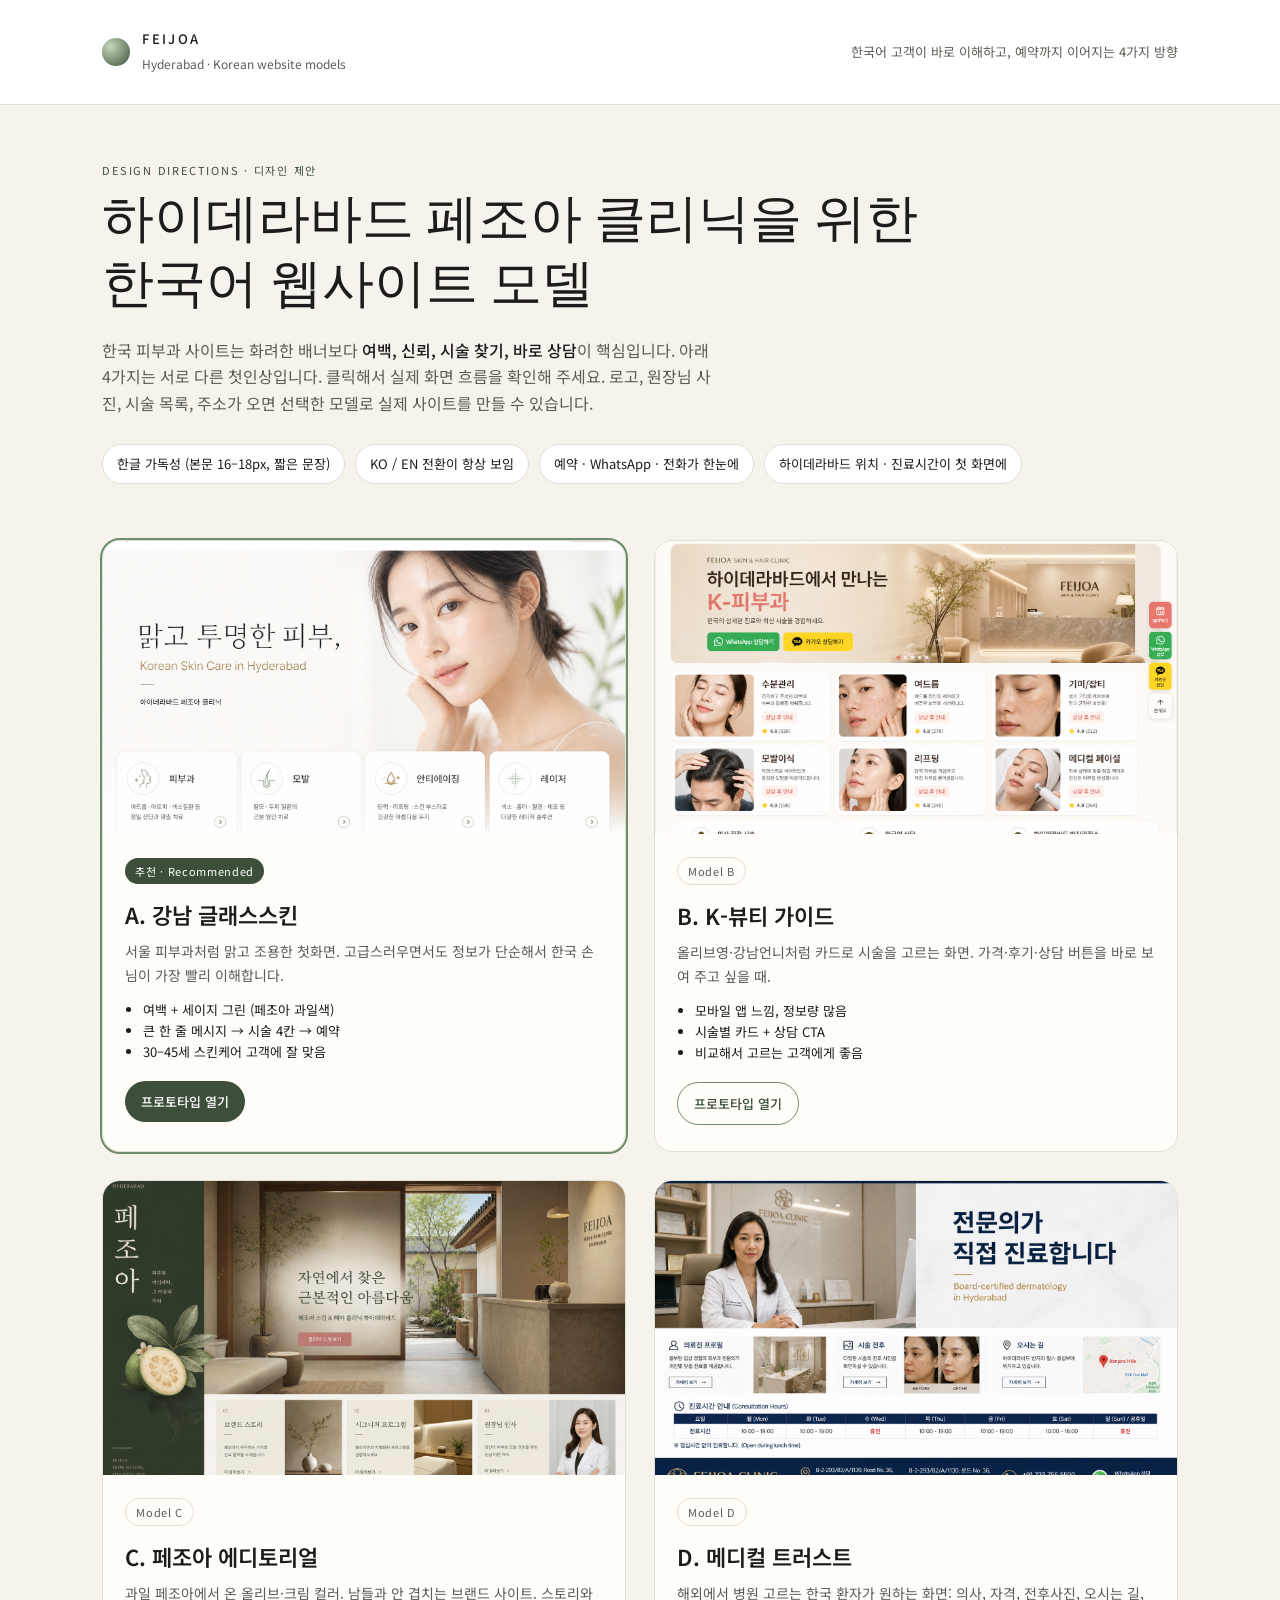
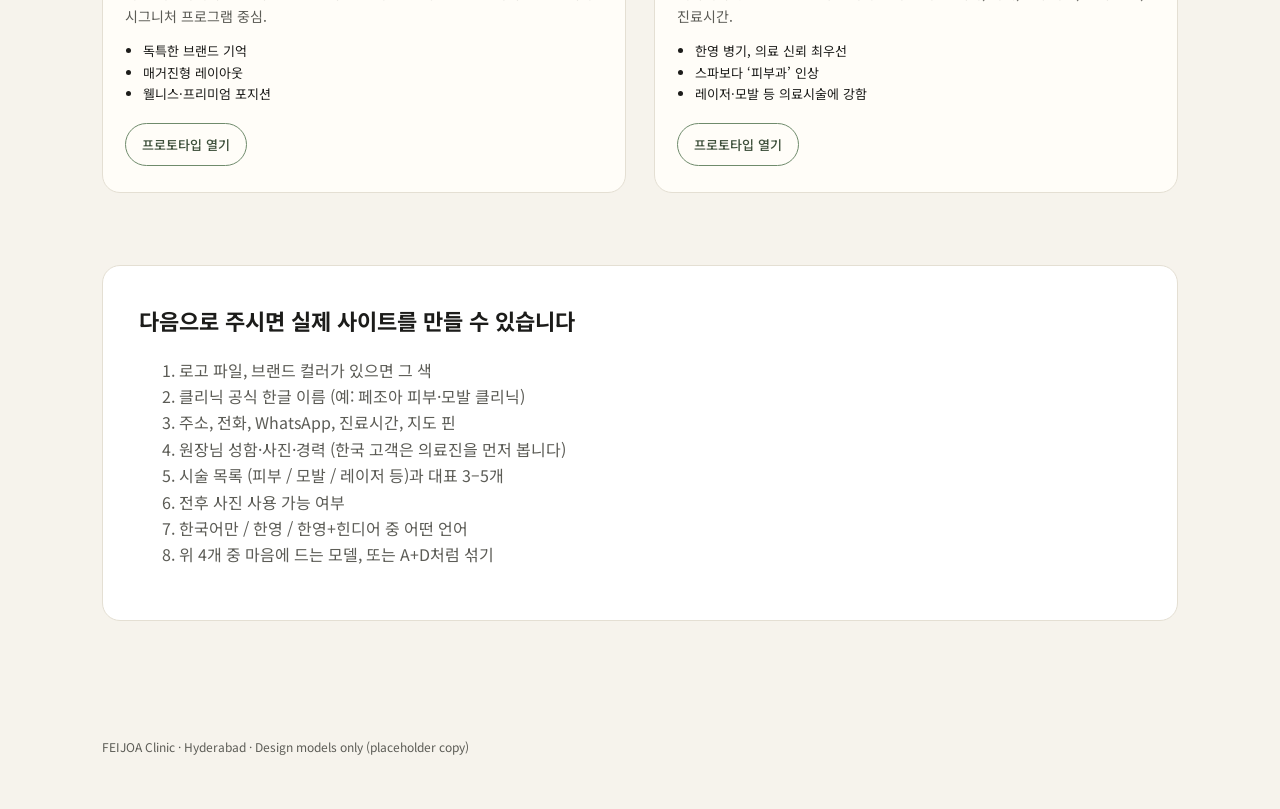
==== index.html @ b459ef80 "Add four Korean homepage design models for Feijoa Clinic. Interactive gallery plus clickable prototy" ====
<!DOCTYPE html>
<html lang="ko">
<head>
  <meta charset="UTF-8" />
  <meta name="viewport" content="width=device-width, initial-scale=1" />
  <title>FEIJOA · 한국어 웹사이트 디자인 모델</title>
  <link rel="preconnect" href="https://fonts.googleapis.com" />
  <link rel="preconnect" href="https://fonts.gstatic.com" crossorigin />
  <link href="https://fonts.googleapis.com/css2?family=Cormorant+Garamond:ital,wght@0,500;0,600;1,500&family=Noto+Sans+KR:wght@300;400;500;600;700&display=swap" rel="stylesheet" />
  <link rel="stylesheet" href="styles.css" />
</head>
<body>
  <header class="top">
    <div class="brand">
      <span class="leaf" aria-hidden="true"></span>
      <div>
        <strong>FEIJOA</strong>
        <small>Hyderabad · Korean website models</small>
      </div>
    </div>
    <p class="lang-note">한국어 고객이 바로 이해하고, 예약까지 이어지는 4가지 방향</p>
  </header>

  <main>
    <section class="intro">
      <p class="eyebrow">Design directions · 디자인 제안</p>
      <h1>하이데라바드 페조아 클리닉을 위한<br />한국어 웹사이트 모델</h1>
      <p class="lede">
        한국 피부과 사이트는 화려한 배너보다 <em>여백, 신뢰, 시술 찾기, 바로 상담</em>이 핵심입니다.
        아래 4가지는 서로 다른 첫인상입니다. 클릭해서 실제 화면 흐름을 확인해 주세요.
        로고, 원장님 사진, 시술 목록, 주소가 오면 선택한 모델로 실제 사이트를 만들 수 있습니다.
      </p>
      <ul class="principles">
        <li>한글 가독성 (본문 16–18px, 짧은 문장)</li>
        <li>KO / EN 전환이 항상 보임</li>
        <li>예약 · WhatsApp · 전화가 한눈에</li>
        <li>하이데라바드 위치 · 진료시간이 첫 화면에</li>
      </ul>
    </section>

    <section class="grid" aria-label="Four design models">
      <article class="card recommended">
        <img src="assets/model-a-gangnam-glass.png" alt="Model A Gangnam glass-skin homepage mockup" />
        <div class="meta">
          <span class="tag">추천 · Recommended</span>
          <h2>A. 강남 글래스스킨</h2>
          <p>서울 피부과처럼 맑고 조용한 첫화면. 고급스러우면서도 정보가 단순해서 한국 손님이 가장 빨리 이해합니다.</p>
          <ul>
            <li>여백 + 세이지 그린 (페조아 과일색)</li>
            <li>큰 한 줄 메시지 → 시술 4칸 → 예약</li>
            <li>30–45세 스킨케어 고객에 잘 맞음</li>
          </ul>
          <a class="btn" href="models/a-gangnam.html">프로토타입 열기</a>
        </div>
      </article>

      <article class="card">
        <img src="assets/model-b-kbeauty-guide.png" alt="Model B K-beauty guide homepage mockup" />
        <div class="meta">
          <span class="tag quiet">Model B</span>
          <h2>B. K-뷰티 가이드</h2>
          <p>올리브영·강남언니처럼 카드로 시술을 고르는 화면. 가격·후기·상담 버튼을 바로 보여 주고 싶을 때.</p>
          <ul>
            <li>모바일 앱 느낌, 정보량 많음</li>
            <li>시술별 카드 + 상담 CTA</li>
            <li>비교해서 고르는 고객에게 좋음</li>
          </ul>
          <a class="btn ghost" href="models/b-guide.html">프로토타입 열기</a>
        </div>
      </article>

      <article class="card">
        <img src="assets/model-c-feijoa-editorial.png" alt="Model C editorial feijoa homepage mockup" />
        <div class="meta">
          <span class="tag quiet">Model C</span>
          <h2>C. 페조아 에디토리얼</h2>
          <p>과일 페조아에서 온 올리브·크림 컬러. 남들과 안 겹치는 브랜드 사이트. 스토리와 시그니처 프로그램 중심.</p>
          <ul>
            <li>독특한 브랜드 기억</li>
            <li>매거진형 레이아웃</li>
            <li>웰니스·프리미엄 포지션</li>
          </ul>
          <a class="btn ghost" href="models/c-editorial.html">프로토타입 열기</a>
        </div>
      </article>

      <article class="card">
        <img src="assets/model-d-clinical-trust.png" alt="Model D clinical trust homepage mockup" />
        <div class="meta">
          <span class="tag quiet">Model D</span>
          <h2>D. 메디컬 트러스트</h2>
          <p>해외에서 병원 고르는 한국 환자가 원하는 화면: 의사, 자격, 전후사진, 오시는 길, 진료시간.</p>
          <ul>
            <li>한영 병기, 의료 신뢰 최우선</li>
            <li>스파보다 ‘피부과’ 인상</li>
            <li>레이저·모발 등 의료시술에 강함</li>
          </ul>
          <a class="btn ghost" href="models/d-trust.html">프로토타입 열기</a>
        </div>
      </article>
    </section>

    <section class="next">
      <h2>다음으로 주시면 실제 사이트를 만들 수 있습니다</h2>
      <ol>
        <li>로고 파일, 브랜드 컬러가 있으면 그 색</li>
        <li>클리닉 공식 한글 이름 (예: 페조아 피부·모발 클리닉)</li>
        <li>주소, 전화, WhatsApp, 진료시간, 지도 핀</li>
        <li>원장님 성함·사진·경력 (한국 고객은 의료진을 먼저 봅니다)</li>
        <li>시술 목록 (피부 / 모발 / 레이저 등)과 대표 3–5개</li>
        <li>전후 사진 사용 가능 여부</li>
        <li>한국어만 / 한영 / 한영+힌디어 중 어떤 언어</li>
        <li>위 4개 중 마음에 드는 모델, 또는 A+D처럼 섞기</li>
      </ol>
    </section>
  </main>

  <footer>
    <p>FEIJOA Clinic · Hyderabad · Design models only (placeholder copy)</p>
  </footer>
</body>
</html>
---- styles.css ----
:root {
  --ink: #1c1c1a;
  --muted: #5c5c56;
  --paper: #f6f3ec;
  --card: #fffdf8;
  --line: #e4dfd3;
  --sage: #6f8b6c;
  --sage-dark: #3d4f3a;
  --gold: #b89a6a;
}

* { box-sizing: border-box; }
html, body { margin: 0; }
body {
  font-family: "Noto Sans KR", sans-serif;
  background: var(--paper);
  color: var(--ink);
  line-height: 1.65;
}

.top {
  display: flex;
  justify-content: space-between;
  align-items: center;
  gap: 24px;
  padding: 28px 8vw;
  border-bottom: 1px solid var(--line);
  background: #fff;
}
.brand { display: flex; gap: 12px; align-items: center; }
.brand strong { display: block; letter-spacing: 0.18em; font-weight: 500; font-size: 13px; }
.brand small { color: var(--muted); font-size: 12px; }
.leaf {
  width: 28px; height: 28px; border-radius: 50%;
  background: radial-gradient(circle at 30% 30%, #c5d7b8, var(--sage-dark));
}
.lang-note { margin: 0; color: var(--muted); font-size: 13px; }

main { padding: 56px 8vw 80px; }
.intro h1 {
  font-family: "Cormorant Garamond", serif;
  font-weight: 500;
  font-size: clamp(32px, 5vw, 52px);
  line-height: 1.25;
  margin: 8px 0 20px;
}
.eyebrow {
  letter-spacing: 0.16em;
  text-transform: uppercase;
  font-size: 11px;
  color: var(--sage-dark);
  margin: 0;
}
.lede { max-width: 68ch; color: var(--muted); }
.lede em { color: var(--ink); font-style: normal; font-weight: 500; }

.principles {
  display: flex; flex-wrap: wrap; gap: 10px;
  list-style: none; padding: 0; margin: 28px 0 0;
}
.principles li {
  background: #fff;
  border: 1px solid var(--line);
  border-radius: 999px;
  padding: 8px 14px;
  font-size: 13px;
}

.grid {
  display: grid;
  grid-template-columns: repeat(2, minmax(0, 1fr));
  gap: 28px;
  margin-top: 56px;
}
.card {
  background: var(--card);
  border: 1px solid var(--line);
  border-radius: 18px;
  overflow: hidden;
  display: flex;
  flex-direction: column;
}
.card.recommended { outline: 2px solid var(--sage); }
.card img { width: 100%; aspect-ratio: 16/9; object-fit: cover; background: #ddd; }
.meta { padding: 22px 22px 26px; }
.tag {
  display: inline-block;
  background: var(--sage-dark);
  color: #fff;
  font-size: 11px;
  letter-spacing: 0.06em;
  padding: 4px 10px;
  border-radius: 999px;
}
.tag.quiet { background: transparent; color: var(--muted); border: 1px solid var(--line); }
.meta h2 { margin: 12px 0 8px; font-size: 22px; font-weight: 600; }
.meta p { margin: 0 0 12px; color: var(--muted); font-size: 14px; }
.meta ul { margin: 0 0 18px; padding-left: 18px; color: var(--ink); font-size: 13px; }
.btn {
  display: inline-block;
  background: var(--sage-dark);
  color: #fff;
  text-decoration: none;
  padding: 10px 16px;
  border-radius: 999px;
  font-size: 13px;
  font-weight: 500;
}
.btn.ghost {
  background: transparent;
  color: var(--sage-dark);
  border: 1px solid var(--sage);
}

.next {
  margin-top: 72px;
  padding: 36px;
  background: #fff;
  border-radius: 18px;
  border: 1px solid var(--line);
}
.next h2 { margin-top: 0; font-size: 22px; }
.next ol { color: var(--muted); }

footer {
  padding: 24px 8vw 40px;
  color: var(--muted);
  font-size: 12px;
}

@media (max-width: 900px) {
  .grid { grid-template-columns: 1fr; }
  .top { flex-direction: column; align-items: flex-start; }
}
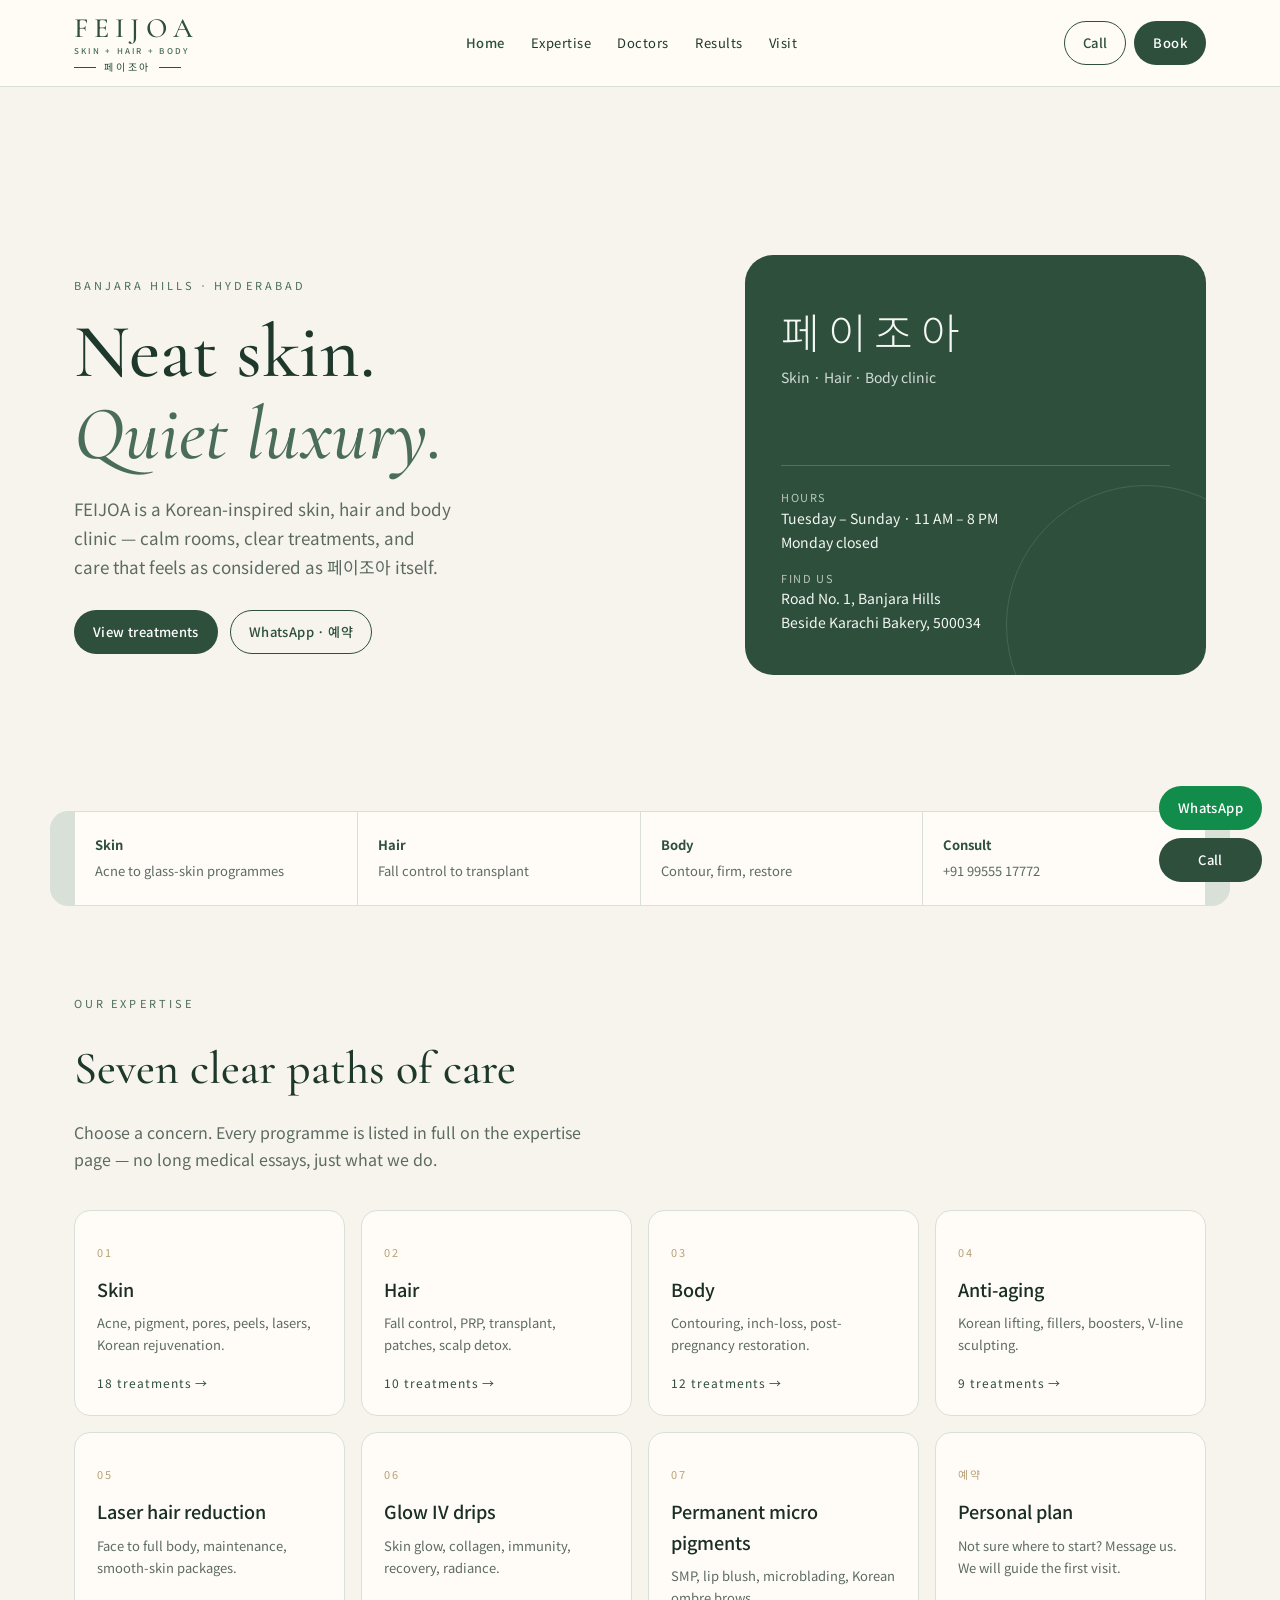
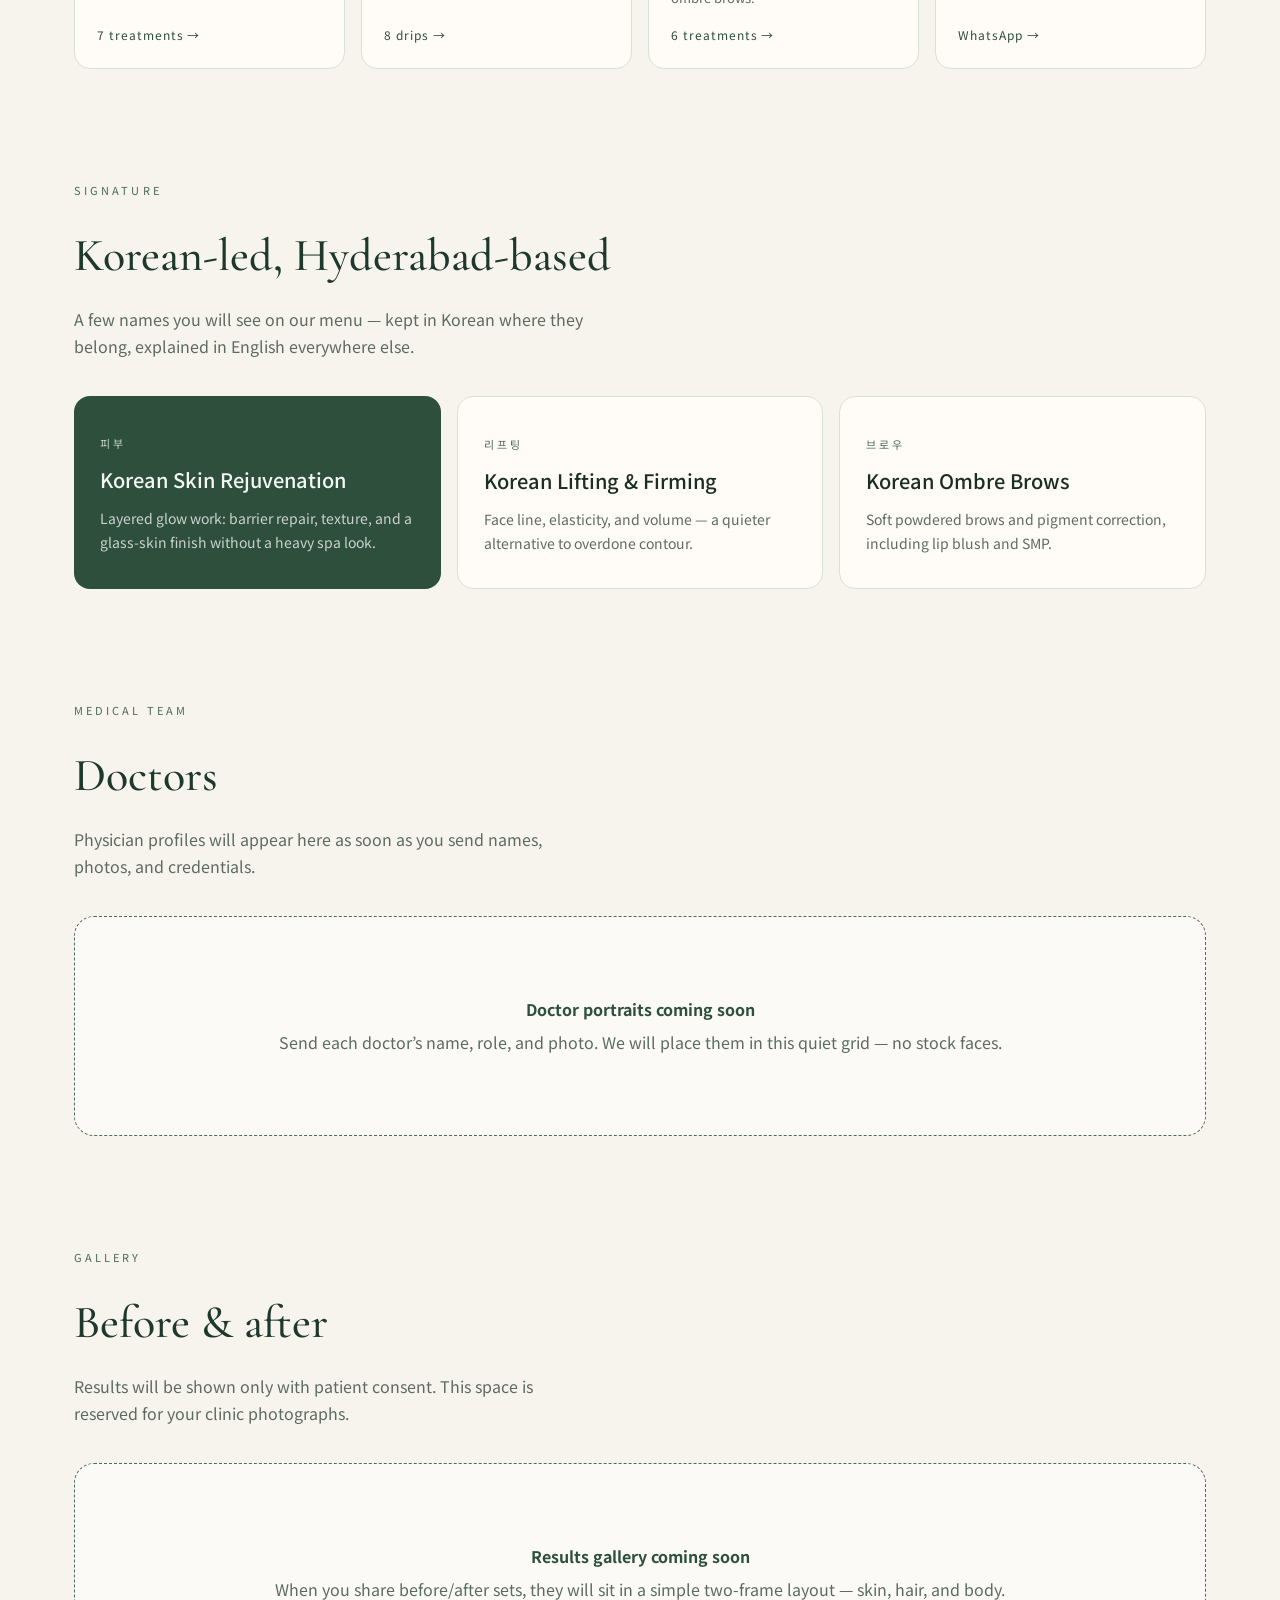
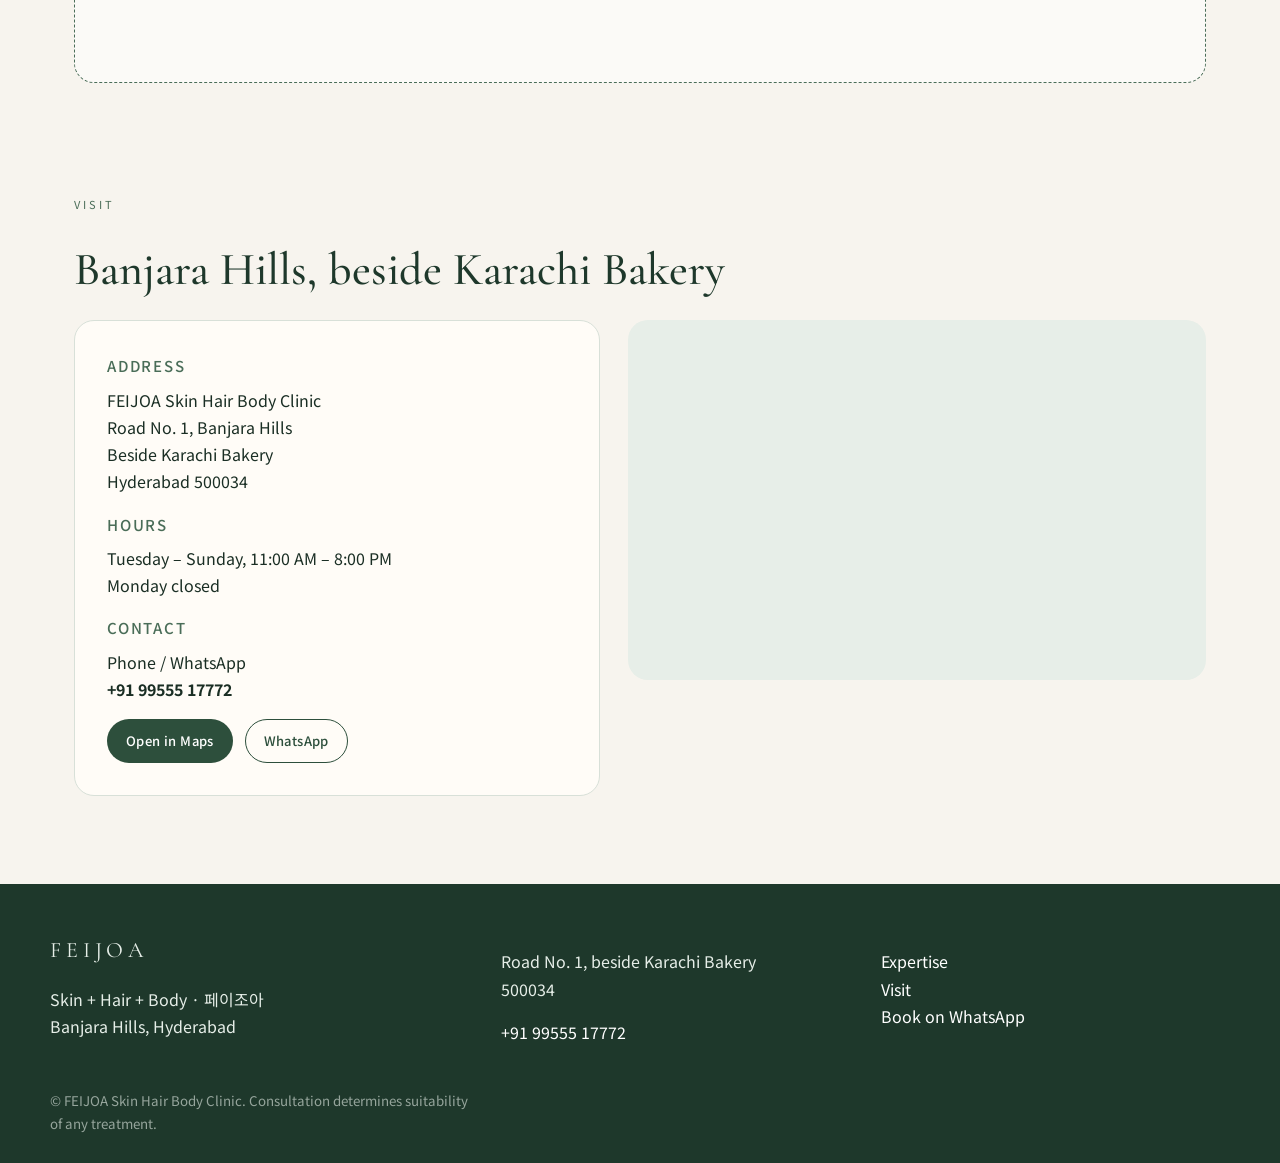
==== commit d28c0b3d: "Build FEIJOA clinic site from brand and treatment list. English-first Korean-inspired pages for Banj" ====
--- a/index.html
+++ b/index.html
@@ -1,122 +1,256 @@
 <!DOCTYPE html>
-<html lang="ko">
+<html lang="en">
 <head>
   <meta charset="UTF-8" />
   <meta name="viewport" content="width=device-width, initial-scale=1" />
-  <title>FEIJOA · 한국어 웹사이트 디자인 모델</title>
+  <title>FEIJOA Skin Hair Body Clinic · Banjara Hills, Hyderabad</title>
+  <meta name="description" content="FEIJOA (페이조아) — Korean-inspired skin, hair and body clinic in Banjara Hills, Hyderabad. Tuesday–Sunday, 11 AM–8 PM." />
+  <link rel="icon" href="assets/logo.svg" type="image/svg+xml" />
   <link rel="preconnect" href="https://fonts.googleapis.com" />
   <link rel="preconnect" href="https://fonts.gstatic.com" crossorigin />
-  <link href="https://fonts.googleapis.com/css2?family=Cormorant+Garamond:ital,wght@0,500;0,600;1,500&family=Noto+Sans+KR:wght@300;400;500;600;700&display=swap" rel="stylesheet" />
-  <link rel="stylesheet" href="styles.css" />
+  <link href="https://fonts.googleapis.com/css2?family=Cormorant+Garamond:ital,wght@0,500;0,600;1,500&family=DM+Sans:wght@400;500&family=Noto+Sans+KR:wght@300;400;500&display=swap" rel="stylesheet" />
+  <link rel="stylesheet" href="css/site.css" />
 </head>
 <body>
-  <header class="top">
-    <div class="brand">
-      <span class="leaf" aria-hidden="true"></span>
-      <div>
-        <strong>FEIJOA</strong>
-        <small>Hyderabad · Korean website models</small>
-      </div>
-    </div>
-    <p class="lang-note">한국어 고객이 바로 이해하고, 예약까지 이어지는 4가지 방향</p>
+  <a class="skip" href="#main">Skip to content</a>
+  <header class="site-header">
+    <div class="header-inner">
+      <a class="wordmark" href="index.html" aria-label="FEIJOA home">
+        <span class="name">FEIJOA</span>
+        <span class="cats">SKIN + HAIR + BODY</span>
+        <span class="kr">페이조아</span>
+      </a>
+      <nav class="primary" aria-label="Primary">
+        <a href="index.html">Home</a>
+        <a href="expertise.html">Expertise</a>
+        <a href="index.html#doctors">Doctors</a>
+        <a href="index.html#results">Results</a>
+        <a href="index.html#visit">Visit</a>
+      </nav>
+      <div class="header-cta">
+        <a class="btn btn-ghost" href="tel:+919955517772">Call</a>
+        <a class="btn btn-solid" href="https://wa.me/919955517772?text=Hello%20FEIJOA%2C%20I%20would%20like%20to%20book%20a%20consultation.">Book</a>
+        <button class="menu-toggle" type="button" aria-label="Open menu" aria-expanded="false"><span></span><span></span><span></span></button>
+      </div>
+    </div>
   </header>
 
-  <main>
-    <section class="intro">
-      <p class="eyebrow">Design directions · 디자인 제안</p>
-      <h1>하이데라바드 페조아 클리닉을 위한<br />한국어 웹사이트 모델</h1>
-      <p class="lede">
-        한국 피부과 사이트는 화려한 배너보다 <em>여백, 신뢰, 시술 찾기, 바로 상담</em>이 핵심입니다.
-        아래 4가지는 서로 다른 첫인상입니다. 클릭해서 실제 화면 흐름을 확인해 주세요.
-        로고, 원장님 사진, 시술 목록, 주소가 오면 선택한 모델로 실제 사이트를 만들 수 있습니다.
-      </p>
-      <ul class="principles">
-        <li>한글 가독성 (본문 16–18px, 짧은 문장)</li>
-        <li>KO / EN 전환이 항상 보임</li>
-        <li>예약 · WhatsApp · 전화가 한눈에</li>
-        <li>하이데라바드 위치 · 진료시간이 첫 화면에</li>
-      </ul>
-    </section>
-
-    <section class="grid" aria-label="Four design models">
-      <article class="card recommended">
-        <img src="assets/model-a-gangnam-glass.png" alt="Model A Gangnam glass-skin homepage mockup" />
-        <div class="meta">
-          <span class="tag">추천 · Recommended</span>
-          <h2>A. 강남 글래스스킨</h2>
-          <p>서울 피부과처럼 맑고 조용한 첫화면. 고급스러우면서도 정보가 단순해서 한국 손님이 가장 빨리 이해합니다.</p>
-          <ul>
-            <li>여백 + 세이지 그린 (페조아 과일색)</li>
-            <li>큰 한 줄 메시지 → 시술 4칸 → 예약</li>
-            <li>30–45세 스킨케어 고객에 잘 맞음</li>
-          </ul>
-          <a class="btn" href="models/a-gangnam.html">프로토타입 열기</a>
-        </div>
-      </article>
-
-      <article class="card">
-        <img src="assets/model-b-kbeauty-guide.png" alt="Model B K-beauty guide homepage mockup" />
-        <div class="meta">
-          <span class="tag quiet">Model B</span>
-          <h2>B. K-뷰티 가이드</h2>
-          <p>올리브영·강남언니처럼 카드로 시술을 고르는 화면. 가격·후기·상담 버튼을 바로 보여 주고 싶을 때.</p>
-          <ul>
-            <li>모바일 앱 느낌, 정보량 많음</li>
-            <li>시술별 카드 + 상담 CTA</li>
-            <li>비교해서 고르는 고객에게 좋음</li>
-          </ul>
-          <a class="btn ghost" href="models/b-guide.html">프로토타입 열기</a>
-        </div>
-      </article>
-
-      <article class="card">
-        <img src="assets/model-c-feijoa-editorial.png" alt="Model C editorial feijoa homepage mockup" />
-        <div class="meta">
-          <span class="tag quiet">Model C</span>
-          <h2>C. 페조아 에디토리얼</h2>
-          <p>과일 페조아에서 온 올리브·크림 컬러. 남들과 안 겹치는 브랜드 사이트. 스토리와 시그니처 프로그램 중심.</p>
-          <ul>
-            <li>독특한 브랜드 기억</li>
-            <li>매거진형 레이아웃</li>
-            <li>웰니스·프리미엄 포지션</li>
-          </ul>
-          <a class="btn ghost" href="models/c-editorial.html">프로토타입 열기</a>
-        </div>
-      </article>
-
-      <article class="card">
-        <img src="assets/model-d-clinical-trust.png" alt="Model D clinical trust homepage mockup" />
-        <div class="meta">
-          <span class="tag quiet">Model D</span>
-          <h2>D. 메디컬 트러스트</h2>
-          <p>해외에서 병원 고르는 한국 환자가 원하는 화면: 의사, 자격, 전후사진, 오시는 길, 진료시간.</p>
-          <ul>
-            <li>한영 병기, 의료 신뢰 최우선</li>
-            <li>스파보다 ‘피부과’ 인상</li>
-            <li>레이저·모발 등 의료시술에 강함</li>
-          </ul>
-          <a class="btn ghost" href="models/d-trust.html">프로토타입 열기</a>
-        </div>
-      </article>
-    </section>
-
-    <section class="next">
-      <h2>다음으로 주시면 실제 사이트를 만들 수 있습니다</h2>
-      <ol>
-        <li>로고 파일, 브랜드 컬러가 있으면 그 색</li>
-        <li>클리닉 공식 한글 이름 (예: 페조아 피부·모발 클리닉)</li>
-        <li>주소, 전화, WhatsApp, 진료시간, 지도 핀</li>
-        <li>원장님 성함·사진·경력 (한국 고객은 의료진을 먼저 봅니다)</li>
-        <li>시술 목록 (피부 / 모발 / 레이저 등)과 대표 3–5개</li>
-        <li>전후 사진 사용 가능 여부</li>
-        <li>한국어만 / 한영 / 한영+힌디어 중 어떤 언어</li>
-        <li>위 4개 중 마음에 드는 모델, 또는 A+D처럼 섞기</li>
-      </ol>
+  <main id="main">
+    <section class="hero">
+      <div>
+        <p class="eyebrow">Banjara Hills · Hyderabad</p>
+        <h1>Neat skin.<br /><em>Quiet luxury.</em></h1>
+        <p class="lede">
+          FEIJOA is a Korean-inspired skin, hair and body clinic — calm rooms, clear treatments,
+          and care that feels as considered as 페이조아 itself.
+        </p>
+        <div class="hero-actions">
+          <a class="btn btn-solid" href="expertise.html">View treatments</a>
+          <a class="btn btn-ghost" href="https://wa.me/919955517772?text=Hello%20FEIJOA%2C%20I%20would%20like%20to%20book%20a%20consultation.">WhatsApp · 예약</a>
+        </div>
+      </div>
+      <aside class="hero-panel">
+        <div>
+          <div class="kr-large">페이조아</div>
+          <p>Skin · Hair · Body clinic</p>
+        </div>
+        <div class="hero-meta">
+          <div>
+            <span>Hours</span>
+            Tuesday – Sunday · 11 AM – 8 PM<br />Monday closed
+          </div>
+          <div>
+            <span>Find us</span>
+            Road No. 1, Banjara Hills<br />Beside Karachi Bakery, 500034
+          </div>
+        </div>
+      </aside>
+    </section>
+
+    <div class="facts">
+      <div><b>Skin</b><span>Acne to glass-skin programmes</span></div>
+      <div><b>Hair</b><span>Fall control to transplant</span></div>
+      <div><b>Body</b><span>Contour, firm, restore</span></div>
+      <div><b>Consult</b><span>+91 99555 17772</span></div>
+    </div>
+
+    <section class="block" id="expertise">
+      <p class="eyebrow">Our expertise</p>
+      <h2>Seven clear paths of care</h2>
+      <p class="intro">Choose a concern. Every programme is listed in full on the expertise page — no long medical essays, just what we do.</p>
+      <div class="expertise-grid">
+        <a class="exp-card" href="expertise.html#skin">
+          <div>
+            <span class="idx">01</span>
+            <h3>Skin</h3>
+            <p>Acne, pigment, pores, peels, lasers, Korean rejuvenation.</p>
+          </div>
+          <span class="go">18 treatments →</span>
+        </a>
+        <a class="exp-card" href="expertise.html#hair">
+          <div>
+            <span class="idx">02</span>
+            <h3>Hair</h3>
+            <p>Fall control, PRP, transplant, patches, scalp detox.</p>
+          </div>
+          <span class="go">10 treatments →</span>
+        </a>
+        <a class="exp-card" href="expertise.html#body">
+          <div>
+            <span class="idx">03</span>
+            <h3>Body</h3>
+            <p>Contouring, inch-loss, post-pregnancy restoration.</p>
+          </div>
+          <span class="go">12 treatments →</span>
+        </a>
+        <a class="exp-card" href="expertise.html#anti-aging">
+          <div>
+            <span class="idx">04</span>
+            <h3>Anti-aging</h3>
+            <p>Korean lifting, fillers, boosters, V-line sculpting.</p>
+          </div>
+          <span class="go">9 treatments →</span>
+        </a>
+        <a class="exp-card" href="expertise.html#laser">
+          <div>
+            <span class="idx">05</span>
+            <h3>Laser hair reduction</h3>
+            <p>Face to full body, maintenance, smooth-skin packages.</p>
+          </div>
+          <span class="go">7 treatments →</span>
+        </a>
+        <a class="exp-card" href="expertise.html#iv">
+          <div>
+            <span class="idx">06</span>
+            <h3>Glow IV drips</h3>
+            <p>Skin glow, collagen, immunity, recovery, radiance.</p>
+          </div>
+          <span class="go">8 drips →</span>
+        </a>
+        <a class="exp-card" href="expertise.html#pigments">
+          <div>
+            <span class="idx">07</span>
+            <h3>Permanent micro pigments</h3>
+            <p>SMP, lip blush, microblading, Korean ombre brows.</p>
+          </div>
+          <span class="go">6 treatments →</span>
+        </a>
+        <a class="exp-card" href="https://wa.me/919955517772?text=Hello%20FEIJOA%2C%20I%20would%20like%20a%20personalised%20plan.">
+          <div>
+            <span class="idx">예약</span>
+            <h3>Personal plan</h3>
+            <p>Not sure where to start? Message us. We will guide the first visit.</p>
+          </div>
+          <span class="go">WhatsApp →</span>
+        </a>
+      </div>
+    </section>
+
+    <section class="block">
+      <p class="eyebrow">Signature</p>
+      <h2>Korean-led, Hyderabad-based</h2>
+      <p class="intro">A few names you will see on our menu — kept in Korean where they belong, explained in English everywhere else.</p>
+      <div class="signature">
+        <article class="sig dark">
+          <span class="eyebrow" style="color:#c9d7cc">피부</span>
+          <h3>Korean Skin Rejuvenation</h3>
+          <p>Layered glow work: barrier repair, texture, and a glass-skin finish without a heavy spa look.</p>
+        </article>
+        <article class="sig">
+          <span class="eyebrow">리프팅</span>
+          <h3>Korean Lifting &amp; Firming</h3>
+          <p>Face line, elasticity, and volume — a quieter alternative to overdone contour.</p>
+        </article>
+        <article class="sig">
+          <span class="eyebrow">브로우</span>
+          <h3>Korean Ombre Brows</h3>
+          <p>Soft powdered brows and pigment correction, including lip blush and SMP.</p>
+        </article>
+      </div>
+    </section>
+
+    <section class="block" id="doctors">
+      <p class="eyebrow">Medical team</p>
+      <h2>Doctors</h2>
+      <p class="intro">Physician profiles will appear here as soon as you send names, photos, and credentials.</p>
+      <div class="placeholder">
+        <div>
+          <strong>Doctor portraits coming soon</strong>
+          Send each doctor’s name, role, and photo. We will place them in this quiet grid — no stock faces.
+        </div>
+      </div>
+    </section>
+
+    <section class="block" id="results">
+      <p class="eyebrow">Gallery</p>
+      <h2>Before &amp; after</h2>
+      <p class="intro">Results will be shown only with patient consent. This space is reserved for your clinic photographs.</p>
+      <div class="placeholder">
+        <div>
+          <strong>Results gallery coming soon</strong>
+          When you share before/after sets, they will sit in a simple two-frame layout — skin, hair, and body.
+        </div>
+      </div>
+    </section>
+
+    <section class="block" id="visit">
+      <p class="eyebrow">Visit</p>
+      <h2>Banjara Hills, beside Karachi Bakery</h2>
+      <div class="visit-grid">
+        <div class="visit-card">
+          <h3>Address</h3>
+          <address>
+            FEIJOA Skin Hair Body Clinic<br />
+            Road No. 1, Banjara Hills<br />
+            Beside Karachi Bakery<br />
+            Hyderabad 500034
+          </address>
+          <h3>Hours</h3>
+          <p>Tuesday – Sunday, 11:00 AM – 8:00 PM<br />Monday closed</p>
+          <h3>Contact</h3>
+          <p>
+            Phone / WhatsApp<br />
+            <a href="tel:+919955517772"><strong>+91 99555 17772</strong></a>
+          </p>
+          <div class="hero-actions">
+            <a class="btn btn-solid" href="https://maps.app.goo.gl/fdTzNpxa2Hceby3z9?g_st=iw">Open in Maps</a>
+            <a class="btn btn-ghost" href="https://wa.me/919955517772?text=Hello%20FEIJOA%2C%20I%20would%20like%20to%20book%20a%20consultation.">WhatsApp</a>
+          </div>
+        </div>
+        <iframe
+          class="map-frame"
+          title="FEIJOA Clinic on Google Maps"
+          loading="lazy"
+          referrerpolicy="no-referrer-when-downgrade"
+          src="https://maps.google.com/maps?q=Karachi%20Bakery%20Road%20No%201%20Banjara%20Hills%20Hyderabad%20500034&z=16&output=embed">
+        </iframe>
+      </div>
     </section>
   </main>
 
-  <footer>
-    <p>FEIJOA Clinic · Hyderabad · Design models only (placeholder copy)</p>
+  <footer class="site-footer">
+    <div class="footer-inner">
+      <div>
+        <div class="name">FEIJOA</div>
+        <p>Skin + Hair + Body · 페이조아<br />Banjara Hills, Hyderabad</p>
+      </div>
+      <div>
+        <p>Road No. 1, beside Karachi Bakery<br />500034</p>
+        <p><a href="tel:+919955517772">+91 99555 17772</a></p>
+      </div>
+      <div>
+        <p><a href="expertise.html">Expertise</a><br /><a href="#visit">Visit</a><br /><a href="https://wa.me/919955517772">Book on WhatsApp</a></p>
+      </div>
+    </div>
+    <div class="footer-inner">
+      <small>© FEIJOA Skin Hair Body Clinic. Consultation determines suitability of any treatment.</small>
+    </div>
   </footer>
+
+  <div class="float-cta">
+    <a class="btn btn-wa" href="https://wa.me/919955517772?text=Hello%20FEIJOA%2C%20I%20would%20like%20to%20book%20a%20consultation.">WhatsApp</a>
+    <a class="btn btn-solid" href="tel:+919955517772">Call</a>
+  </div>
+  <script src="js/site.js"></script>
 </body>
 </html>
--- a/css/site.css
+++ b/css/site.css
@@ -0,0 +1,490 @@
+/* FEIJOA Skin Hair Body Clinic — mixed Gangnam glass + editorial */
+
+:root {
+  --green: #2d4f3c;
+  --green-deep: #1e382b;
+  --green-soft: #4a6d58;
+  --mist: #e7eee8;
+  --cream: #f7f4ee;
+  --paper: #fffcf7;
+  --line: #d8e0d8;
+  --ink: #1a2e24;
+  --muted: #5c6b62;
+  --gold: #b7a078;
+  --whatsapp: #128c4b;
+  --radius: 18px;
+  --header-h: 96px;
+}
+
+*,
+*::before,
+*::after { box-sizing: border-box; }
+
+html { scroll-behavior: smooth; }
+
+body {
+  margin: 0;
+  color: var(--ink);
+  background: var(--cream);
+  font-family: "Noto Sans KR", "DM Sans", sans-serif;
+  font-size: 16px;
+  line-height: 1.7;
+  font-weight: 400;
+}
+
+img { max-width: 100%; display: block; }
+a { color: inherit; text-decoration: none; }
+button { font-family: inherit; }
+
+.skip {
+  position: absolute;
+  left: -999px;
+  top: 0;
+}
+.skip:focus { left: 12px; background: #fff; padding: 8px; z-index: 99; }
+
+/* Header */
+.site-header {
+  position: sticky;
+  top: 0;
+  z-index: 40;
+  background: rgba(255, 252, 247, 0.92);
+  backdrop-filter: blur(16px);
+  border-bottom: 1px solid var(--line);
+}
+.site-header .header-inner { position: relative; }
+.header-inner {
+  max-width: 1180px;
+  margin: 0 auto;
+  padding: 14px 24px;
+  display: flex;
+  align-items: center;
+  justify-content: space-between;
+  gap: 20px;
+}
+.wordmark {
+  display: flex;
+  flex-direction: column;
+  align-items: flex-start;
+  color: var(--green);
+  line-height: 1;
+}
+.wordmark .name {
+  font-family: "Cormorant Garamond", Georgia, serif;
+  font-size: 28px;
+  letter-spacing: 0.22em;
+  font-weight: 500;
+}
+.wordmark .cats {
+  margin-top: 5px;
+  font-size: 8px;
+  letter-spacing: 0.28em;
+  font-weight: 500;
+  color: var(--green-soft);
+}
+.wordmark .kr {
+  margin-top: 7px;
+  display: flex;
+  align-items: center;
+  gap: 8px;
+  font-size: 10px;
+  letter-spacing: 0.28em;
+}
+.wordmark .kr::before,
+.wordmark .kr::after {
+  content: "";
+  width: 22px;
+  height: 1px;
+  background: var(--green);
+  display: block;
+}
+
+nav.primary {
+  display: flex;
+  align-items: center;
+  gap: 26px;
+  font-size: 13px;
+  letter-spacing: 0.04em;
+  color: var(--green-deep);
+}
+nav.primary a:hover { color: var(--green-soft); }
+nav.primary a.is-active { color: var(--green); font-weight: 500; }
+
+.header-cta {
+  display: flex;
+  gap: 8px;
+  align-items: center;
+}
+.btn {
+  display: inline-flex;
+  align-items: center;
+  justify-content: center;
+  gap: 8px;
+  padding: 10px 18px;
+  border-radius: 999px;
+  border: 1px solid transparent;
+  font-size: 13px;
+  font-weight: 500;
+  letter-spacing: 0.03em;
+  cursor: pointer;
+  transition: 0.2s ease;
+}
+.btn-solid {
+  background: var(--green);
+  color: #fff;
+}
+.btn-solid:hover { background: var(--green-deep); }
+.btn-ghost {
+  background: transparent;
+  border-color: var(--green);
+  color: var(--green);
+}
+.btn-ghost:hover { background: var(--mist); }
+.btn-wa { background: var(--whatsapp); color: #fff; }
+.btn-wa:hover { filter: brightness(0.95); }
+
+.menu-toggle {
+  display: none;
+  width: 42px;
+  height: 42px;
+  border: 1px solid var(--line);
+  background: #fff;
+  border-radius: 10px;
+}
+.menu-toggle span {
+  display: block;
+  width: 18px;
+  height: 1.5px;
+  background: var(--green);
+  margin: 5px auto;
+}
+
+/* Hero */
+.hero {
+  max-width: 1180px;
+  margin: 0 auto;
+  padding: 72px 24px 40px;
+  display: grid;
+  grid-template-columns: 1.15fr 0.85fr;
+  gap: 48px;
+  align-items: center;
+  min-height: calc(100vh - var(--header-h) - 80px);
+}
+.eyebrow {
+  font-size: 11px;
+  letter-spacing: 0.28em;
+  text-transform: uppercase;
+  color: var(--green-soft);
+  margin: 0 0 16px;
+}
+.hero h1 {
+  font-family: "Cormorant Garamond", Georgia, serif;
+  font-weight: 500;
+  font-size: clamp(44px, 6vw, 76px);
+  line-height: 1.08;
+  margin: 0 0 20px;
+  color: var(--green-deep);
+}
+.hero h1 em {
+  font-style: italic;
+  font-weight: 500;
+  color: var(--green-soft);
+}
+.hero .lede {
+  max-width: 42ch;
+  color: var(--muted);
+  margin: 0 0 28px;
+  font-size: 17px;
+}
+.hero-actions { display: flex; flex-wrap: wrap; gap: 12px; }
+.hero-panel {
+  background: var(--green);
+  color: #f4f7f4;
+  min-height: 420px;
+  border-radius: 28px;
+  padding: 40px 36px;
+  display: flex;
+  flex-direction: column;
+  justify-content: space-between;
+  position: relative;
+  overflow: hidden;
+}
+.hero-panel::after {
+  content: "";
+  position: absolute;
+  width: 280px;
+  height: 280px;
+  border: 1px solid rgba(255,255,255,0.12);
+  border-radius: 50%;
+  right: -80px;
+  bottom: -90px;
+}
+.hero-panel .kr-large {
+  font-family: "Noto Sans KR", sans-serif;
+  font-weight: 300;
+  font-size: 42px;
+  letter-spacing: 0.18em;
+}
+.hero-panel p { margin: 0; color: rgba(255,255,255,0.8); font-size: 14px; }
+.hero-meta {
+  display: grid;
+  gap: 14px;
+  font-size: 14px;
+  border-top: 1px solid rgba(255,255,255,0.18);
+  padding-top: 22px;
+}
+.hero-meta span { display: block; opacity: 0.7; font-size: 11px; letter-spacing: 0.14em; text-transform: uppercase; }
+
+/* Strips & sections */
+.facts {
+  max-width: 1180px;
+  margin: 0 auto 64px;
+  padding: 0 24px;
+  display: grid;
+  grid-template-columns: repeat(4, 1fr);
+  gap: 1px;
+  background: var(--line);
+  border: 1px solid var(--line);
+  border-radius: var(--radius);
+  overflow: hidden;
+}
+.facts div {
+  background: var(--paper);
+  padding: 22px 20px;
+}
+.facts b { display: block; font-size: 13px; color: var(--green); }
+.facts span { color: var(--muted); font-size: 13px; }
+
+section.block {
+  max-width: 1180px;
+  margin: 0 auto;
+  padding: 24px 24px 88px;
+}
+.block h2 {
+  font-family: "Cormorant Garamond", Georgia, serif;
+  font-size: clamp(32px, 4vw, 46px);
+  font-weight: 500;
+  margin: 0 0 12px;
+  color: var(--green-deep);
+}
+.block .intro {
+  color: var(--muted);
+  max-width: 58ch;
+  margin: 0 0 36px;
+}
+
+.expertise-grid {
+  display: grid;
+  grid-template-columns: repeat(4, 1fr);
+  gap: 16px;
+}
+.exp-card {
+  background: var(--paper);
+  border: 1px solid var(--line);
+  border-radius: 16px;
+  padding: 26px 22px 22px;
+  min-height: 180px;
+  display: flex;
+  flex-direction: column;
+  justify-content: space-between;
+  transition: transform 0.2s ease, border-color 0.2s ease;
+}
+.exp-card:hover {
+  transform: translateY(-3px);
+  border-color: var(--green-soft);
+}
+.exp-card .idx {
+  font-size: 11px;
+  letter-spacing: 0.16em;
+  color: var(--gold);
+}
+.exp-card h3 {
+  margin: 10px 0 8px;
+  font-size: 18px;
+  font-weight: 500;
+}
+.exp-card p { margin: 0; color: var(--muted); font-size: 13px; }
+.exp-card .go {
+  margin-top: 16px;
+  font-size: 12px;
+  letter-spacing: 0.08em;
+  color: var(--green);
+}
+
+.signature {
+  display: grid;
+  grid-template-columns: 1fr 1fr 1fr;
+  gap: 16px;
+}
+.sig {
+  padding: 32px 26px;
+  border-radius: 16px;
+  background: var(--paper);
+  border: 1px solid var(--line);
+}
+.sig.dark {
+  background: var(--green);
+  color: #f3f7f3;
+  border: none;
+}
+.sig.dark p { color: rgba(255,255,255,0.75); }
+.sig h3 { margin: 8px 0 10px; font-size: 20px; font-weight: 500; }
+.sig p { margin: 0; color: var(--muted); font-size: 14px; }
+
+.placeholder {
+  border: 1px dashed var(--green-soft);
+  border-radius: 20px;
+  background: rgba(255,255,255,0.5);
+  min-height: 220px;
+  display: grid;
+  place-items: center;
+  text-align: center;
+  padding: 40px 24px;
+  color: var(--muted);
+}
+.placeholder strong { color: var(--green); display: block; margin-bottom: 6px; }
+
+.visit-grid {
+  display: grid;
+  grid-template-columns: 1fr 1.1fr;
+  gap: 28px;
+}
+.visit-card {
+  background: var(--paper);
+  border-radius: 20px;
+  padding: 32px;
+  border: 1px solid var(--line);
+}
+.visit-card h3 { margin: 0 0 8px; font-size: 15px; letter-spacing: 0.12em; text-transform: uppercase; color: var(--green-soft); font-weight: 500; }
+.visit-card p, .visit-card address { margin: 0 0 16px; font-style: normal; }
+.map-frame {
+  border: 0;
+  width: 100%;
+  min-height: 360px;
+  border-radius: 20px;
+  background: var(--mist);
+}
+
+.site-footer {
+  background: var(--green-deep);
+  color: #e6eee8;
+  padding: 48px 24px 28px;
+}
+.footer-inner {
+  max-width: 1180px;
+  margin: 0 auto;
+  display: grid;
+  grid-template-columns: 1.2fr 1fr 1fr;
+  gap: 32px;
+}
+.site-footer .name {
+  font-family: "Cormorant Garamond", serif;
+  letter-spacing: 0.22em;
+  font-size: 22px;
+}
+.site-footer a { color: #fff; }
+.site-footer small { display: block; margin-top: 28px; opacity: 0.6; }
+
+.float-cta {
+  position: fixed;
+  right: 18px;
+  bottom: 18px;
+  z-index: 30;
+  display: flex;
+  flex-direction: column;
+  gap: 8px;
+}
+
+/* Expertise page */
+.page-hero {
+  max-width: 1180px;
+  margin: 0 auto;
+  padding: 56px 24px 12px;
+}
+.tabs {
+  position: sticky;
+  top: var(--header-h);
+  z-index: 20;
+  background: rgba(247,244,238,0.94);
+  backdrop-filter: blur(12px);
+  border-bottom: 1px solid var(--line);
+}
+.tabs-inner {
+  max-width: 1180px;
+  margin: 0 auto;
+  padding: 10px 24px;
+  display: flex;
+  gap: 8px;
+  overflow-x: auto;
+}
+.tabs a {
+  white-space: nowrap;
+  padding: 8px 14px;
+  border-radius: 999px;
+  font-size: 13px;
+  border: 1px solid transparent;
+  color: var(--muted);
+}
+.tabs a:hover, .tabs a.is-active {
+  background: #fff;
+  border-color: var(--line);
+  color: var(--green);
+}
+
+.tx-section { padding-top: 48px; }
+.tx-list {
+  display: grid;
+  grid-template-columns: 1fr 1fr;
+  gap: 10px 28px;
+  list-style: none;
+  padding: 0;
+  margin: 0;
+}
+.tx-list li {
+  background: var(--paper);
+  border: 1px solid var(--line);
+  border-radius: 12px;
+  padding: 14px 16px;
+  font-size: 15px;
+  display: grid;
+  grid-template-columns: 28px 1fr;
+  gap: 8px;
+  align-items: start;
+}
+.tx-list .n {
+  color: var(--gold);
+  font-size: 12px;
+  letter-spacing: 0.08em;
+  padding-top: 3px;
+}
+
+@media (max-width: 980px) {
+  .hero, .facts, .expertise-grid, .signature, .visit-grid, .footer-inner, .tx-list {
+    grid-template-columns: 1fr 1fr;
+  }
+  .expertise-grid { grid-template-columns: 1fr 1fr; }
+}
+
+@media (max-width: 780px) {
+  .menu-toggle { display: block; }
+  nav.primary {
+    display: none;
+    position: absolute;
+    top: 100%;
+    left: 0;
+    right: 0;
+    background: var(--paper);
+    flex-direction: column;
+    padding: 16px 24px 20px;
+    border-bottom: 1px solid var(--line);
+    gap: 14px;
+  }
+  nav.primary.open { display: flex; }
+  .header-cta .btn-ghost { display: none; }
+  .hero, .facts, .expertise-grid, .signature, .visit-grid, .footer-inner, .tx-list {
+    grid-template-columns: 1fr;
+  }
+  .hero { padding-top: 36px; min-height: auto; }
+  .hero-panel { min-height: 280px; }
+  .wordmark .name { font-size: 22px; letter-spacing: 0.16em; }
+}
